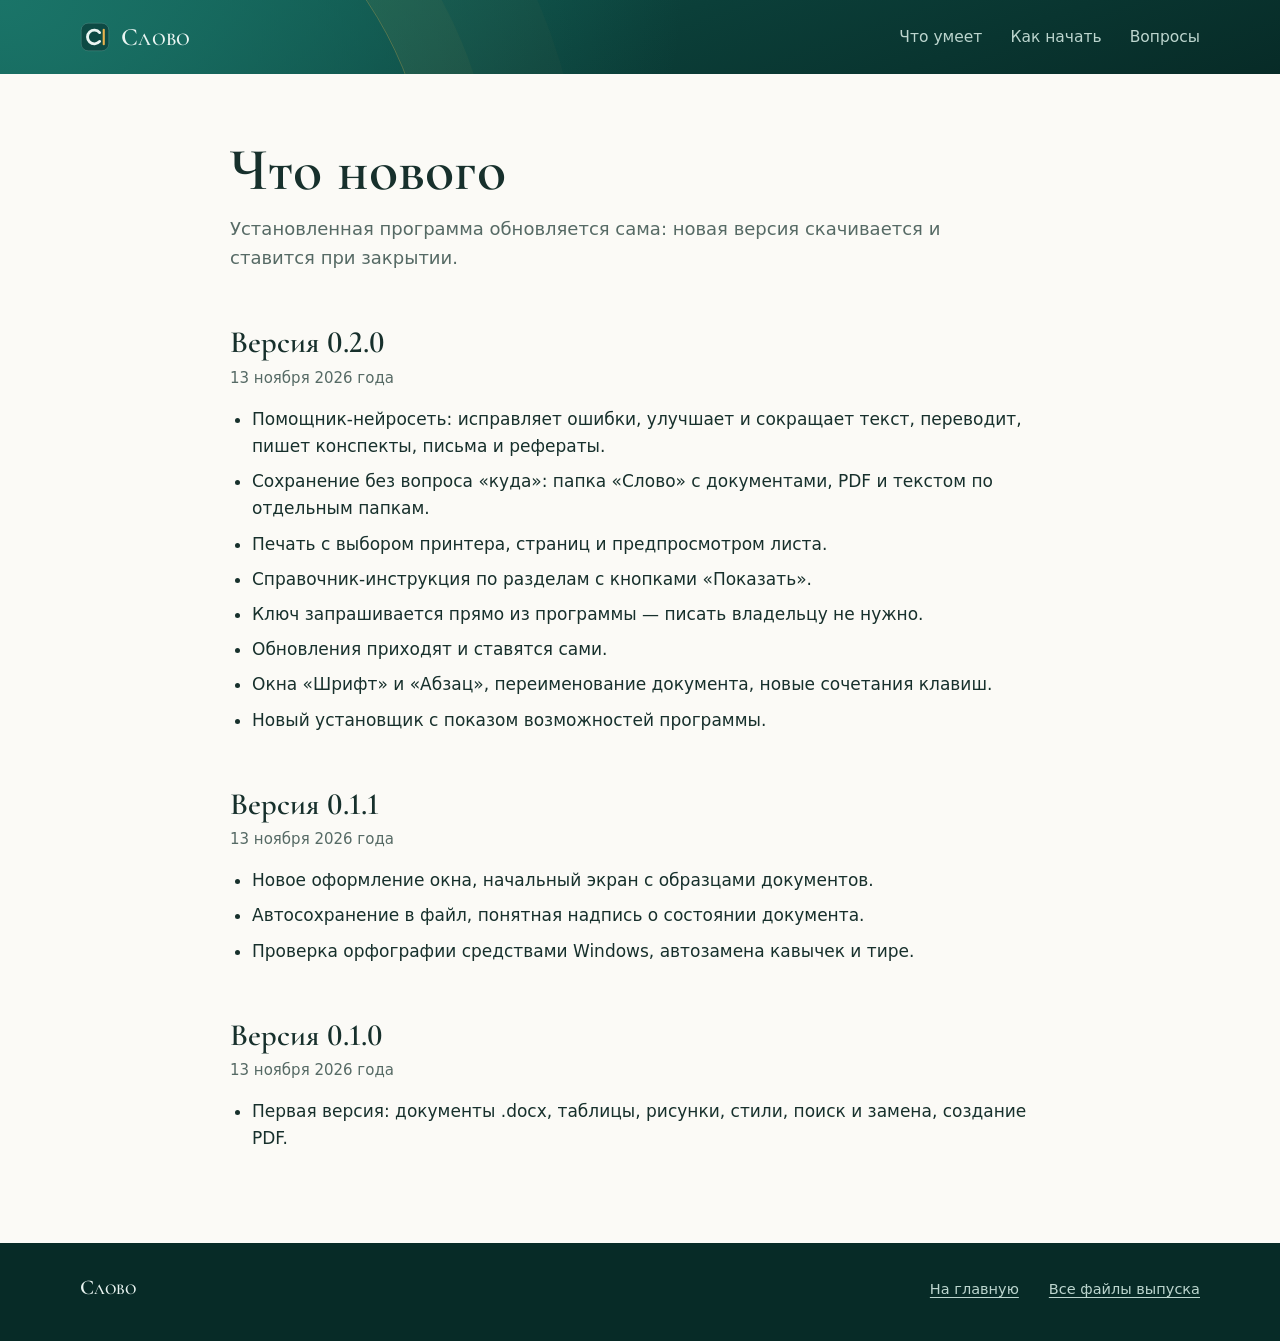
==== changelog.html @ 328e4539 "Сайт программы «Слово»: главная страница, что нового, снимки экранов Co-Authored-By: Claude Opus 5.5" ====
<!doctype html>
<html lang="ru">
<head>
<meta charset="utf-8">
<meta name="viewport" content="width=device-width, initial-scale=1">
<title>Что нового — Слово</title>
<meta name="description" content="История версий редактора документов «Слово».">
<meta name="theme-color" content="#0b3f39">
<link rel="icon" href="img/icon.svg" type="image/svg+xml">
<link rel="stylesheet" href="site.css">
</head>
<body>
<header class="top small">
  <div class="wrap">
    <nav class="nav" aria-label="Разделы сайта">
      <a class="mark" href="./" aria-label="Слово — на главную">
        <svg viewBox="0 0 48 48" aria-hidden="true"><rect x="2" y="2" width="44" height="44" rx="11" fill="#0d4a44" stroke="rgba(255,255,255,.22)"/><path d="M31.4 16.9 A11 11 0 1 0 31.4 31.1" fill="none" stroke="#eaf5f2" stroke-width="4.6" stroke-linecap="round"/><path d="M38 12.5 V35.5" fill="none" stroke="#e9b24d" stroke-width="3.4" stroke-linecap="round"/></svg>
        <b>Слово</b>
      </a>
      <a class="link" href="./#features">Что умеет</a>
      <a class="link" href="./#start">Как начать</a>
      <a class="link" href="./#faq">Вопросы</a>
    </nav>
  </div>
</header>
<main class="page">
  <div class="wrap">
    <h1>Что нового</h1>
    <p class="intro">Установленная программа обновляется сама: новая версия скачивается и ставится при закрытии.</p>

    <h2>Версия 0.2.0</h2>
    <p class="date">13 ноября 2026 года</p>
    <ul>
      <li>Помощник-нейросеть: исправляет ошибки, улучшает и сокращает текст, переводит, пишет конспекты, письма и рефераты.</li>
      <li>Сохранение без вопроса «куда»: папка «Слово» с документами, PDF и текстом по отдельным папкам.</li>
      <li>Печать с выбором принтера, страниц и предпросмотром листа.</li>
      <li>Справочник-инструкция по разделам с кнопками «Показать».</li>
      <li>Ключ запрашивается прямо из программы — писать владельцу не нужно.</li>
      <li>Обновления приходят и ставятся сами.</li>
      <li>Окна «Шрифт» и «Абзац», переименование документа, новые сочетания клавиш.</li>
      <li>Новый установщик с показом возможностей программы.</li>
    </ul>

    <h2>Версия 0.1.1</h2>
    <p class="date">13 ноября 2026 года</p>
    <ul>
      <li>Новое оформление окна, начальный экран с образцами документов.</li>
      <li>Автосохранение в файл, понятная надпись о состоянии документа.</li>
      <li>Проверка орфографии средствами Windows, автозамена кавычек и тире.</li>
    </ul>

    <h2>Версия 0.1.0</h2>
    <p class="date">13 ноября 2026 года</p>
    <ul>
      <li>Первая версия: документы .docx, таблицы, рисунки, стили, поиск и замена, создание PDF.</li>
    </ul>
  </div>
</main>
<footer class="foot">
  <div class="wrap">
    <b>Слово</b>
    <a href="./">На главную</a>
    <a href="https://github.com/fsb-helper-ru/slovo/releases/latest">Все файлы выпуска</a>
  </div>
</footer>
</body>
</html>
---- site.css ----
/* Сайт «Слово». Цвета и шрифт заголовков — те же, что в программе: тёмный изумруд, золото, бумага. */
@font-face { font-family: "Slovo Display"; font-weight: 500; font-style: normal; font-display: swap; src: url("fonts/cormorant-garamond-cyrillic-500-normal.woff2") format("woff2"); unicode-range: U+0301, U+0400-045F, U+0490-0491, U+04B0-04B1, U+2116; }
@font-face { font-family: "Slovo Display"; font-weight: 600; font-style: normal; font-display: swap; src: url("fonts/cormorant-garamond-cyrillic-600-normal.woff2") format("woff2"); unicode-range: U+0301, U+0400-045F, U+0490-0491, U+04B0-04B1, U+2116; }
@font-face { font-family: "Slovo Display"; font-weight: 500; font-style: italic; font-display: swap; src: url("fonts/cormorant-garamond-cyrillic-500-italic.woff2") format("woff2"); unicode-range: U+0301, U+0400-045F, U+0490-0491, U+04B0-04B1, U+2116; }
@font-face { font-family: "Slovo Display"; font-weight: 500; font-style: normal; font-display: swap; src: url("fonts/cormorant-garamond-latin-500-normal.woff2") format("woff2"); unicode-range: U+0000-00FF, U+2000-206F; }
@font-face { font-family: "Slovo Display"; font-weight: 600; font-style: normal; font-display: swap; src: url("fonts/cormorant-garamond-latin-600-normal.woff2") format("woff2"); unicode-range: U+0000-00FF, U+2000-206F; }
@font-face { font-family: "Slovo Display"; font-weight: 500; font-style: italic; font-display: swap; src: url("fonts/cormorant-garamond-latin-500-italic.woff2") format("woff2"); unicode-range: U+0000-00FF, U+2000-206F; }

:root {
  --ink: #0b3f39;
  --ink-deep: #072b27;
  --ink-soft: #14574e;
  --paper: #fbfaf6;
  --paper-2: #f1efe7;
  --gold: #e9b24d;
  --gold-deep: #96690f;
  --text: #17302c;
  --muted: #566a65;
  --line: #dcdfd6;
  --on-ink: #eaf5f2;
  --on-ink-2: #bcd5ce;
  --display: "Slovo Display", Georgia, "Times New Roman", serif;
  --body: "Segoe UI Variable Text", "Segoe UI", Inter, Roboto, system-ui, -apple-system, sans-serif;
  --wrap: 1120px;
}
* { box-sizing: border-box; }
html { scroll-behavior: smooth; -webkit-text-size-adjust: 100%; }
body { margin: 0; background: var(--paper); color: var(--text); font: 400 17px/1.6 var(--body); -webkit-font-smoothing: antialiased; }
img { max-width: 100%; height: auto; display: block; }
a { color: var(--ink-soft); text-underline-offset: .18em; }
a:hover { color: var(--ink); }
:focus-visible { outline: 3px solid var(--gold); outline-offset: 3px; border-radius: 4px; }
.wrap { width: min(var(--wrap), 100% - 48px); margin-inline: auto; }
h1, h2, h3 { font-family: var(--display); font-weight: 600; line-height: 1.08; margin: 0; letter-spacing: .003em; font-variant-numeric: lining-nums; }
p { margin: 0 0 1em; }

/* ---------- верх страницы ---------- */
.top { background: radial-gradient(1100px 760px at 0% 0%, #1a7468 0%, rgba(26, 116, 104, 0) 62%), linear-gradient(160deg, #10594f 0%, var(--ink) 48%, var(--ink-deep) 100%); color: var(--on-ink); overflow: hidden; position: relative; }
.top::after { content: ""; position: absolute; width: 760px; height: 760px; left: -330px; bottom: -520px; border-radius: 50%; border: 1px solid rgba(233, 178, 77, .30); box-shadow: 0 0 0 64px rgba(233, 178, 77, .045), 0 0 0 150px rgba(233, 178, 77, .025); pointer-events: none; }
.nav { display: flex; align-items: center; gap: 28px; padding: 22px 0; position: relative; z-index: 2; }
.nav .mark { display: flex; align-items: center; gap: 11px; color: inherit; text-decoration: none; margin-right: auto; }
.nav .mark svg { width: 30px; height: 30px; }
.nav .mark b { font: 600 25px/1 var(--display); font-variant: small-caps; letter-spacing: .01em; }
.nav a.link { color: var(--on-ink-2); text-decoration: none; font-size: 15.5px; }
.nav a.link:hover { color: #fff; text-decoration: underline; }
.hero { display: grid; grid-template-columns: minmax(0, 430px) minmax(0, 1fr); gap: 56px; align-items: center; padding: 54px 0 0; position: relative; z-index: 1; }
.hero-text { padding-bottom: 84px; }
.hero h1 { font-size: clamp(64px, 9vw, 104px); line-height: .92; font-variant: small-caps; letter-spacing: .012em; display: inline-flex; align-items: baseline; }
/* Золотая черта — курсор из знака программы: она мигает, как курсор в тексте */
.caret { display: inline-block; width: .058em; height: .74em; margin-left: .09em; background: var(--gold); border-radius: .03em; transform: translateY(.06em); animation: caret 1.15s steps(1, end) infinite; }
@keyframes caret { 0%, 55% { opacity: 1; } 56%, 100% { opacity: 0; } }
.tag { margin: 14px 0 22px; font: italic 500 clamp(22px, 2.6vw, 27px)/1.2 var(--display); color: var(--gold); }
.lead { font-size: 18px; line-height: 1.6; color: var(--on-ink-2); max-width: 30em; margin-bottom: 30px; }
.cta { display: inline-flex; align-items: center; gap: 12px; padding: 0 30px; height: 58px; border-radius: 30px; background: linear-gradient(#f3c263, var(--gold)); color: #33230a; font: 600 18px/1 var(--body); text-decoration: none; box-shadow: 0 10px 26px rgba(0, 0, 0, .30), inset 0 1px 0 rgba(255, 255, 255, .45); transition: transform .14s ease, box-shadow .14s ease; }
.cta:hover { color: #33230a; transform: translateY(-2px); box-shadow: 0 14px 30px rgba(0, 0, 0, .36), inset 0 1px 0 rgba(255, 255, 255, .45); }
.cta:active { transform: translateY(0); }
.cta svg { width: 20px; height: 20px; }
.meta { margin: 16px 0 0; font-size: 14.5px; line-height: 1.5; color: rgba(234, 245, 242, .66); }
.meta a { color: var(--on-ink-2); }
.shot { border-radius: 12px; overflow: hidden; box-shadow: 0 28px 70px rgba(0, 0, 0, .5), 0 0 0 1px rgba(255, 255, 255, .10); background: #f1f5f4; }
.hero .shot { width: 880px; max-width: none; align-self: end; border-bottom-left-radius: 0; border-bottom-right-radius: 0; margin-bottom: -6px; }

/* ---------- возможности ---------- */
.features { padding: 96px 0 40px; }
.features > .wrap > h2, .start h2, .faq h2 { font-size: clamp(34px, 4.4vw, 48px); margin-bottom: 14px; }
.intro { max-width: 40em; color: var(--muted); font-size: 18px; margin-bottom: 0; }
.row { display: grid; grid-template-columns: minmax(0, 5fr) minmax(0, 7fr); gap: 60px; align-items: center; padding: 64px 0; border-bottom: 1px solid var(--line); }
.row:last-child { border-bottom: 0; }
.row.flip { grid-template-columns: minmax(0, 7fr) minmax(0, 5fr); }
.row.flip .row-text { order: 2; }
.row h3 { font-size: clamp(27px, 3.2vw, 35px); margin-bottom: 16px; }
.row p { color: var(--muted); max-width: 31em; }
.row ul { margin: 18px 0 0; padding: 0; list-style: none; display: grid; gap: 9px; max-width: 31em; }
.row li { position: relative; padding-left: 22px; }
.row li::before { content: ""; position: absolute; left: 2px; top: .68em; width: 7px; height: 7px; border-radius: 50%; background: var(--gold); }
.row .shot { box-shadow: 0 18px 46px rgba(11, 63, 57, .20), 0 0 0 1px rgba(11, 63, 57, .10); }
.note { margin-top: 18px; padding: 14px 18px; border-left: 3px solid var(--gold); background: var(--paper-2); border-radius: 0 10px 10px 0; font-size: 15.5px; color: var(--text); max-width: 31em; }

/* ---------- как начать ---------- */
.start { background: var(--ink); color: var(--on-ink); padding: 88px 0 92px; background-image: linear-gradient(170deg, var(--ink-soft) 0%, var(--ink) 40%, var(--ink-deep) 100%); }
.start .intro { color: var(--on-ink-2); }
.steps { counter-reset: step; list-style: none; margin: 48px 0 0; padding: 0; display: grid; grid-template-columns: repeat(3, minmax(0, 1fr)); gap: 28px; }
.steps li { counter-increment: step; position: relative; padding: 68px 26px 26px; border-radius: 16px; background: rgba(255, 255, 255, .06); border: 1px solid rgba(255, 255, 255, .10); }
.steps li::before { content: counter(step); position: absolute; left: 26px; top: 22px; width: 34px; height: 34px; border-radius: 50%; background: var(--gold); color: #33230a; font: 700 17px/34px var(--body); text-align: center; }
.steps h3 { font-size: 25px; margin-bottom: 10px; }
.steps p { color: var(--on-ink-2); font-size: 16px; margin: 0; }
.steps p + p { margin-top: 10px; }
.start .cta { margin-top: 44px; }
.warn { margin-top: 28px; max-width: 46em; font-size: 15.5px; color: var(--on-ink-2); }
.warn b { color: var(--on-ink); font-weight: 600; }

/* ---------- вопросы ---------- */
.faq { padding: 92px 0 84px; }
.faq .wrap { max-width: 860px; }
.faq details { border-bottom: 1px solid var(--line); }
.faq summary { cursor: pointer; list-style: none; padding: 20px 44px 20px 0; position: relative; font: 600 19px/1.35 var(--body); }
.faq summary::-webkit-details-marker { display: none; }
.faq summary::after { content: ""; position: absolute; right: 8px; top: 27px; width: 10px; height: 10px; border-right: 2px solid var(--gold-deep); border-bottom: 2px solid var(--gold-deep); transform: rotate(45deg); transition: transform .16s ease; }
.faq details[open] summary::after { transform: rotate(225deg); top: 32px; }
.faq details p { color: var(--muted); max-width: 44em; }
.faq details p:last-child { margin-bottom: 22px; }
.sum { font: 13px/1.5 Consolas, "Cascadia Mono", monospace; overflow-wrap: anywhere; background: var(--paper-2); padding: 8px 12px; border-radius: 8px; display: block; margin-top: 8px; color: var(--text); }

/* ---------- низ ---------- */
.foot { background: var(--ink-deep); color: var(--on-ink-2); padding: 34px 0 40px; font-size: 14.5px; }
.foot .wrap { display: flex; flex-wrap: wrap; gap: 10px 30px; align-items: baseline; }
.foot b { color: var(--on-ink); font: 600 21px/1 var(--display); font-variant: small-caps; margin-right: auto; }
.foot a { color: var(--on-ink-2); }
.foot a:hover { color: #fff; }

/* ---------- страница «Что нового» ---------- */
.page { padding: 64px 0 90px; }
.page .wrap { max-width: 820px; }
.page h1 { font-size: clamp(40px, 6vw, 60px); margin-bottom: 12px; }
.page h2 { font-size: 31px; margin: 54px 0 6px; }
.page .date { color: var(--muted); font-size: 15px; margin-bottom: 16px; }
.page ul { margin: 0; padding-left: 22px; display: grid; gap: 8px; }
.top.small .nav { padding-bottom: 22px; }

@media (max-width: 900px) {
  body { font-size: 16px; }
  .hero { grid-template-columns: 1fr; gap: 36px; padding-top: 30px; }
  .hero-text { padding-bottom: 0; }
  .hero .shot { width: 100%; margin-bottom: -4px; }
  .row, .row.flip { grid-template-columns: 1fr; gap: 28px; padding: 44px 0; }
  .row.flip .row-text { order: 0; }
  .steps { grid-template-columns: 1fr; }
  .nav { gap: 18px; }
  .nav a.link.wide { display: none; }
  .features { padding-top: 64px; }
}
@media (prefers-reduced-motion: reduce) {
  html { scroll-behavior: auto; }
  .caret { animation: none; }
  .cta, .faq summary::after { transition: none; }
}
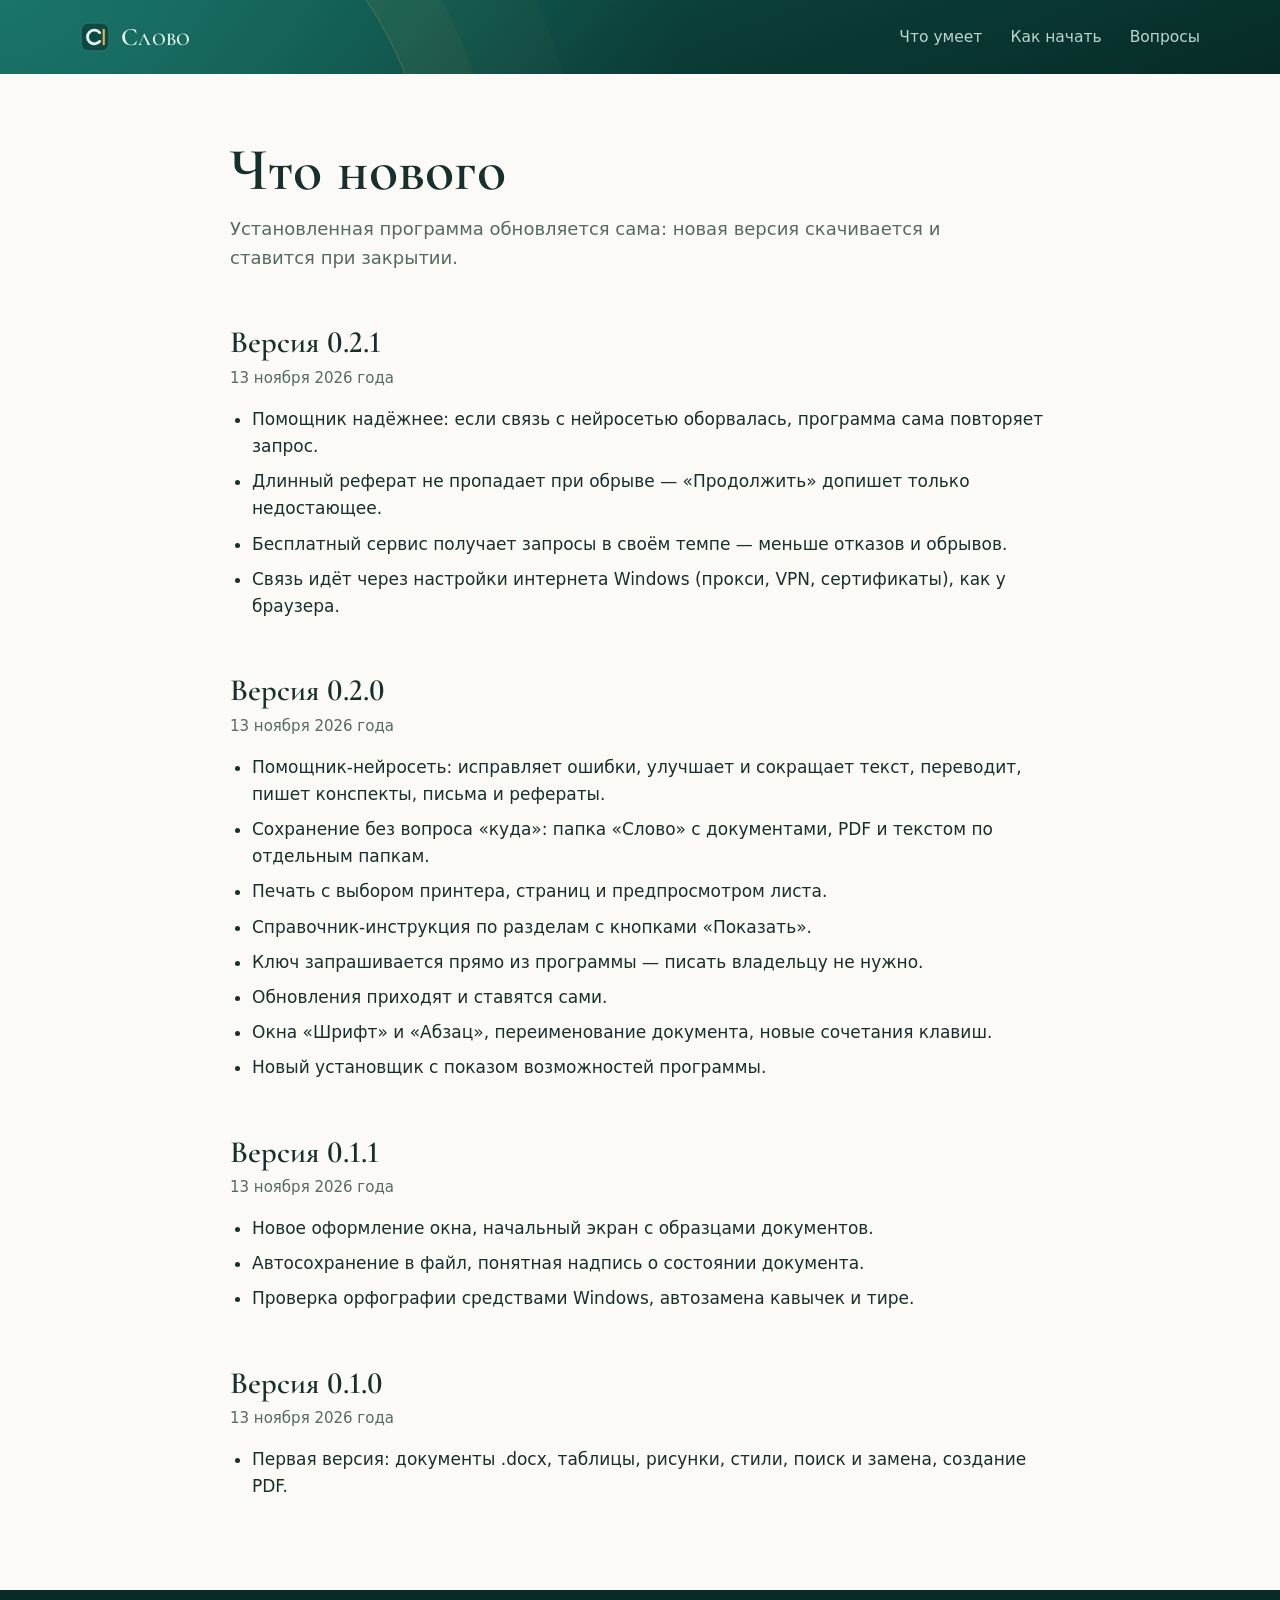
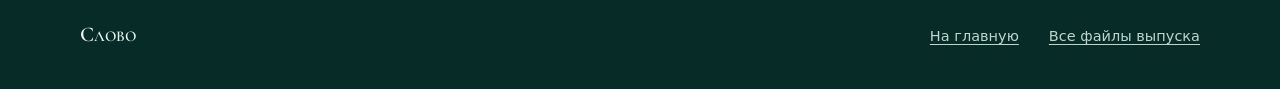
==== commit 872b17d0: "Сайт: версия 0.2.1 Co-Authored-By: Claude Opus 5.5 <noreply@anthropic.com> Claude-Session: https://c" ====
--- a/changelog.html
+++ b/changelog.html
@@ -27,6 +27,15 @@
   <div class="wrap">
     <h1>Что нового</h1>
     <p class="intro">Установленная программа обновляется сама: новая версия скачивается и ставится при закрытии.</p>
+
+    <h2>Версия 0.2.1</h2>
+    <p class="date">13 ноября 2026 года</p>
+    <ul>
+      <li>Помощник надёжнее: если связь с нейросетью оборвалась, программа сама повторяет запрос.</li>
+      <li>Длинный реферат не пропадает при обрыве — «Продолжить» допишет только недостающее.</li>
+      <li>Бесплатный сервис получает запросы в своём темпе — меньше отказов и обрывов.</li>
+      <li>Связь идёт через настройки интернета Windows (прокси, VPN, сертификаты), как у браузера.</li>
+    </ul>
 
     <h2>Версия 0.2.0</h2>
     <p class="date">13 ноября 2026 года</p>
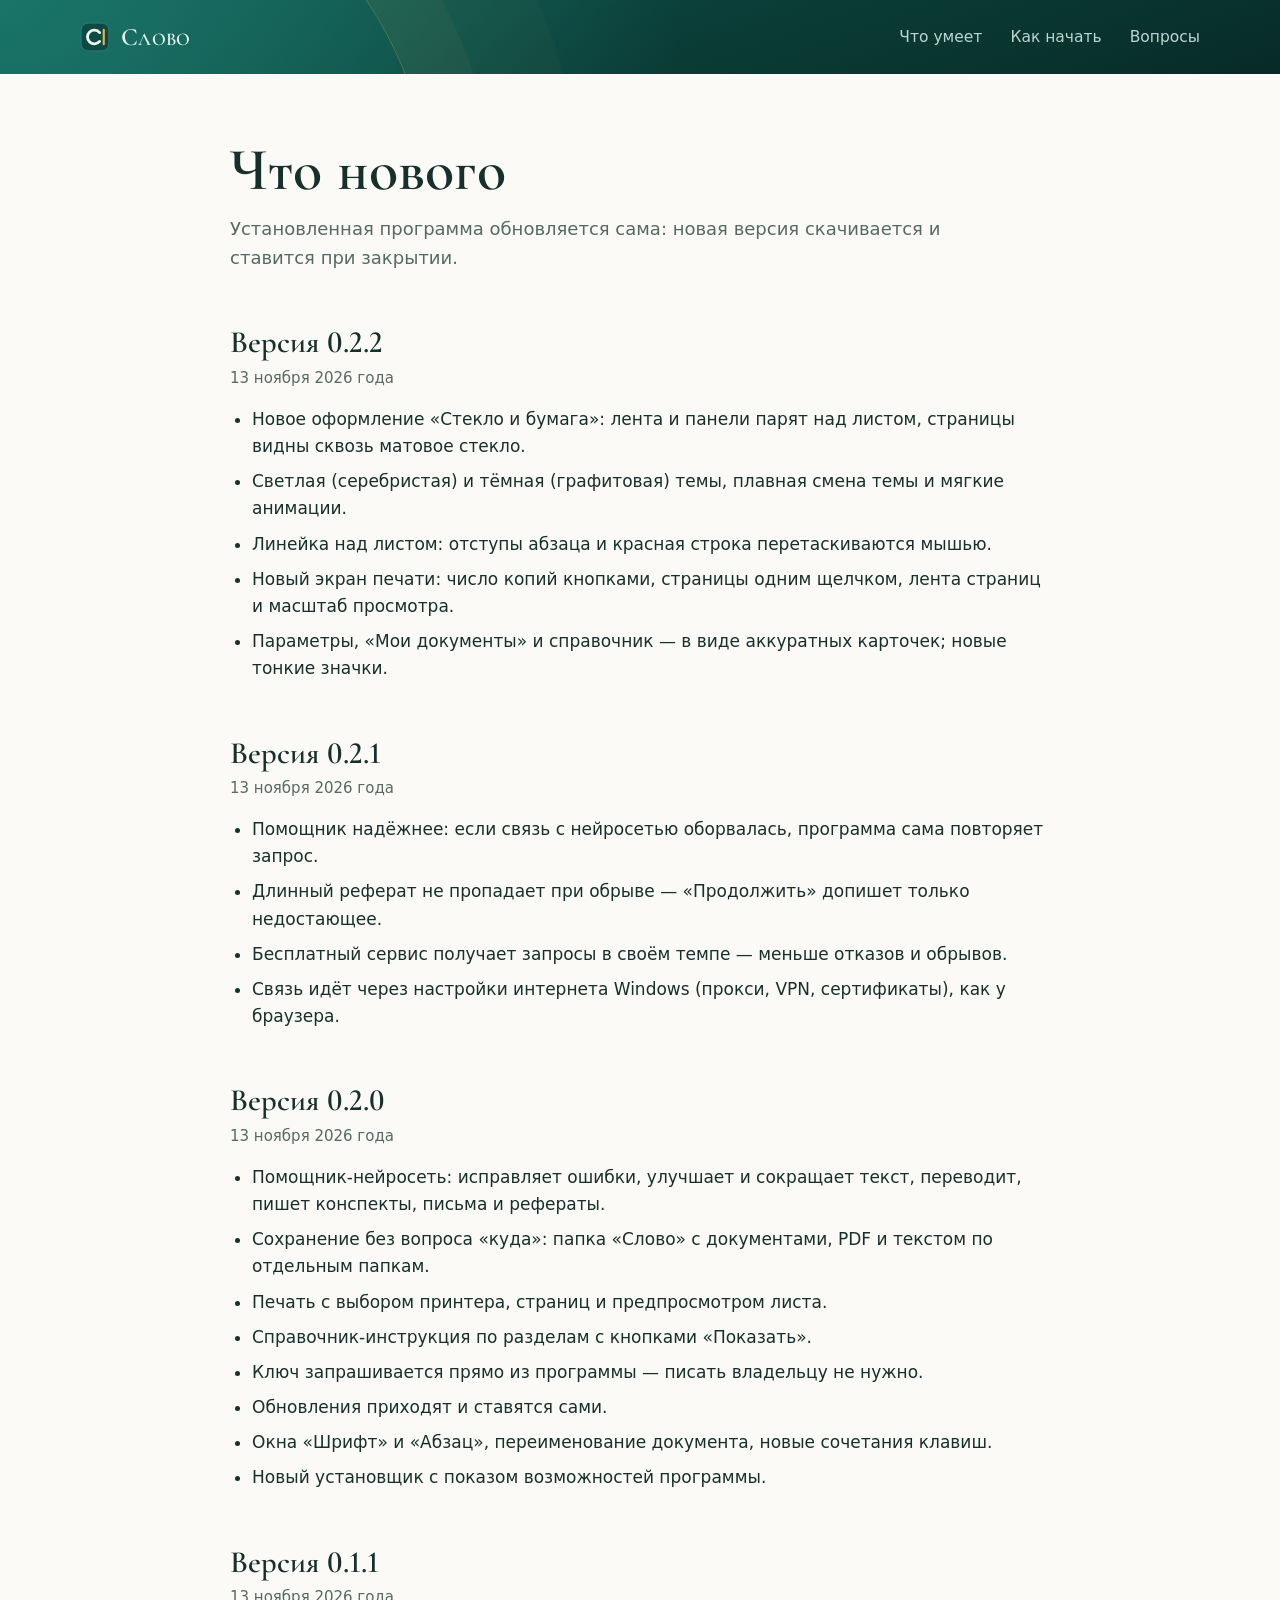
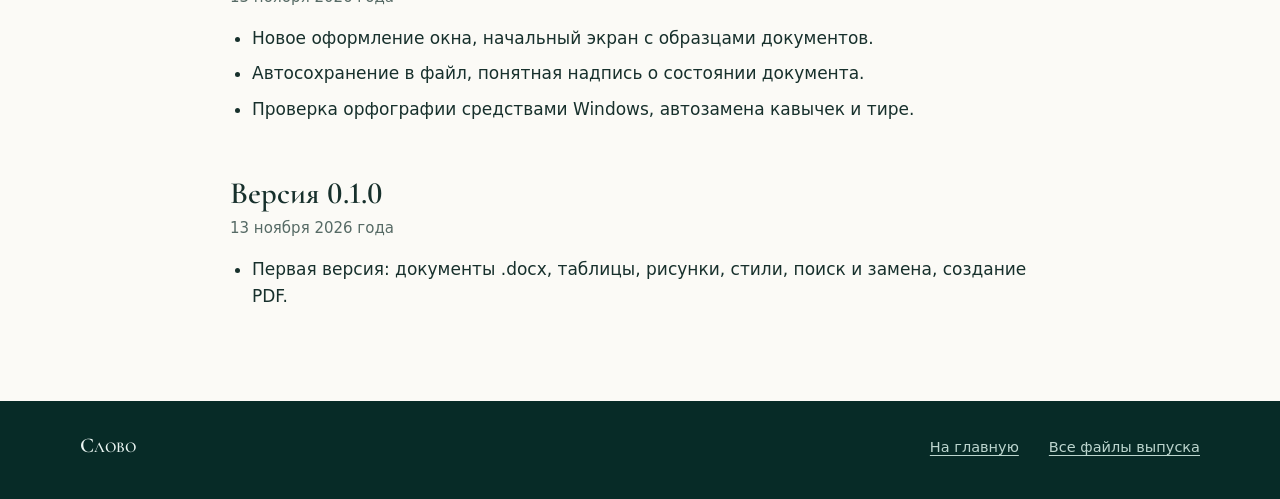
==== commit 27add62a: "Сайт: версия 0.2.2 — новое оформление, свежие снимки экранов Co-Authored-By: Claude Opus 5.5 <norepl" ====
--- a/changelog.html
+++ b/changelog.html
@@ -27,6 +27,16 @@
   <div class="wrap">
     <h1>Что нового</h1>
     <p class="intro">Установленная программа обновляется сама: новая версия скачивается и ставится при закрытии.</p>
+
+    <h2>Версия 0.2.2</h2>
+    <p class="date">13 ноября 2026 года</p>
+    <ul>
+      <li>Новое оформление «Стекло и бумага»: лента и панели парят над листом, страницы видны сквозь матовое стекло.</li>
+      <li>Светлая (серебристая) и тёмная (графитовая) темы, плавная смена темы и мягкие анимации.</li>
+      <li>Линейка над листом: отступы абзаца и красная строка перетаскиваются мышью.</li>
+      <li>Новый экран печати: число копий кнопками, страницы одним щелчком, лента страниц и масштаб просмотра.</li>
+      <li>Параметры, «Мои документы» и справочник — в виде аккуратных карточек; новые тонкие значки.</li>
+    </ul>
 
     <h2>Версия 0.2.1</h2>
     <p class="date">13 ноября 2026 года</p>
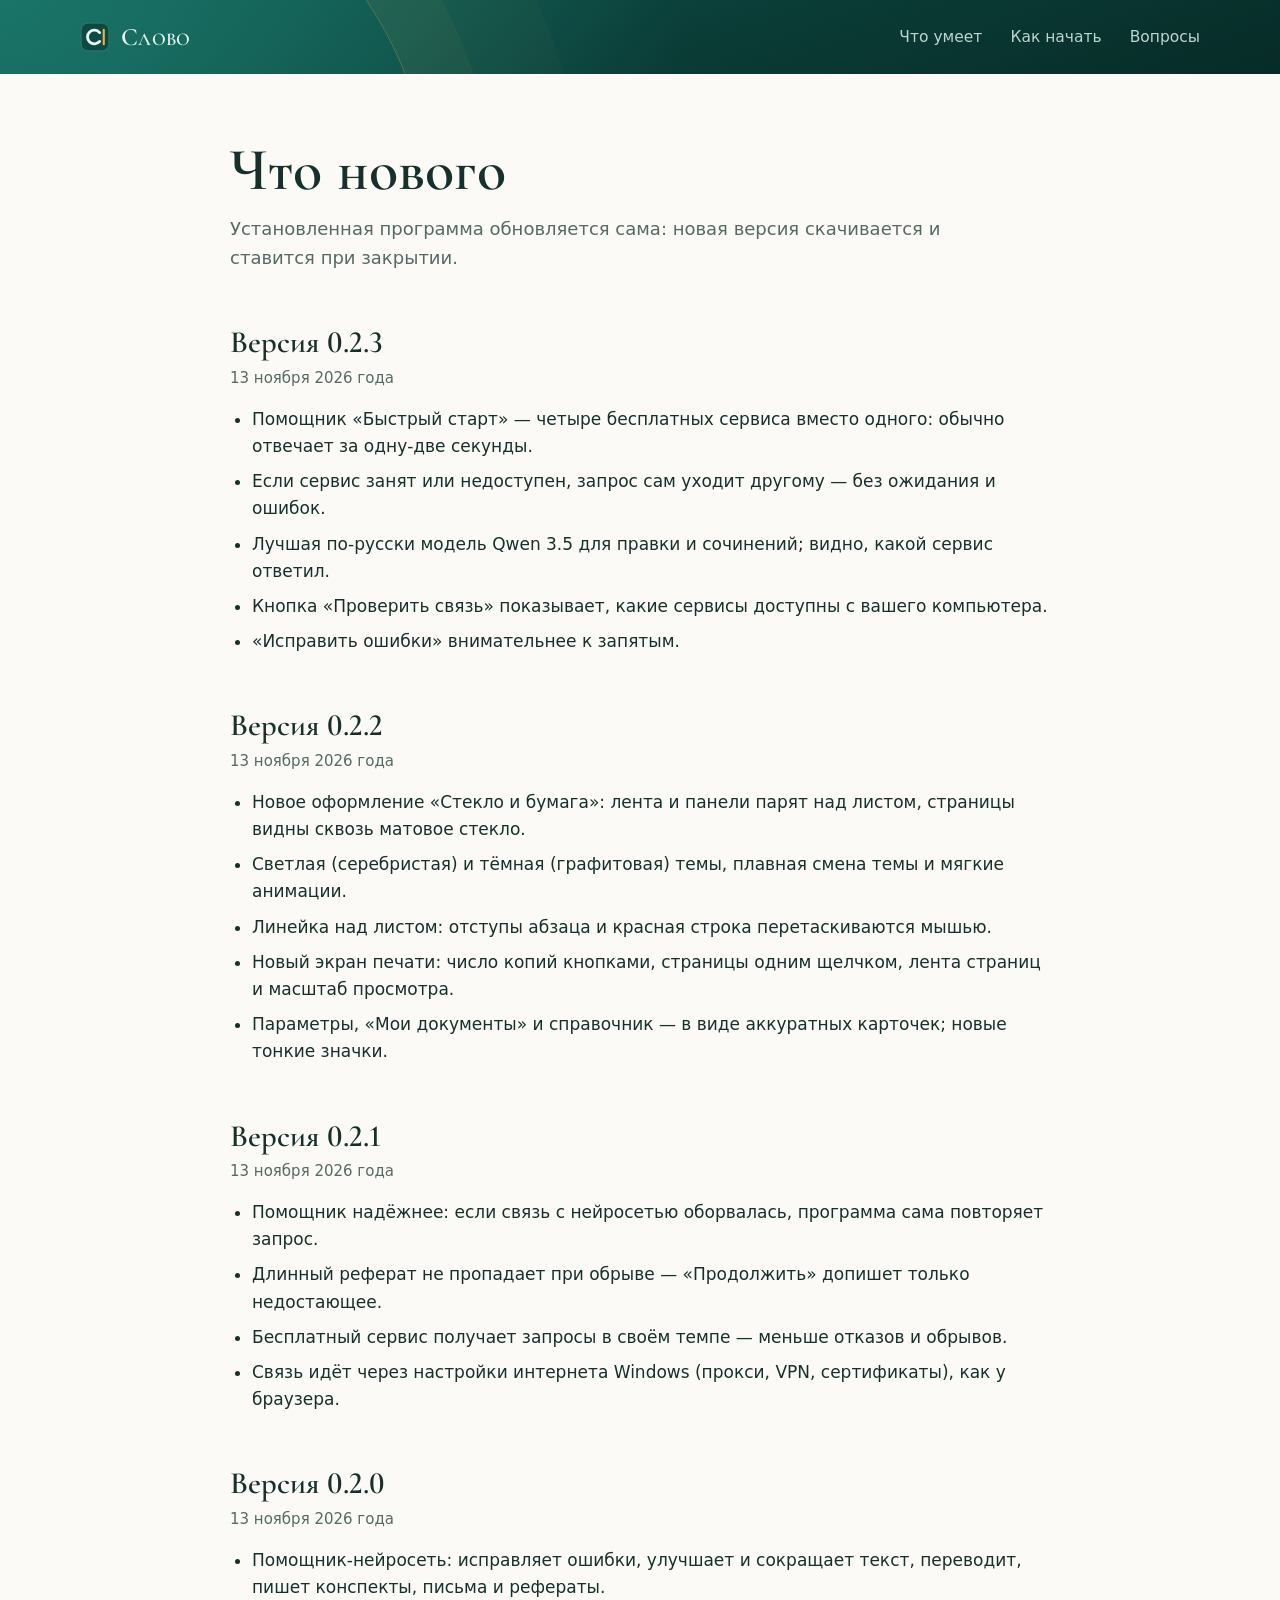
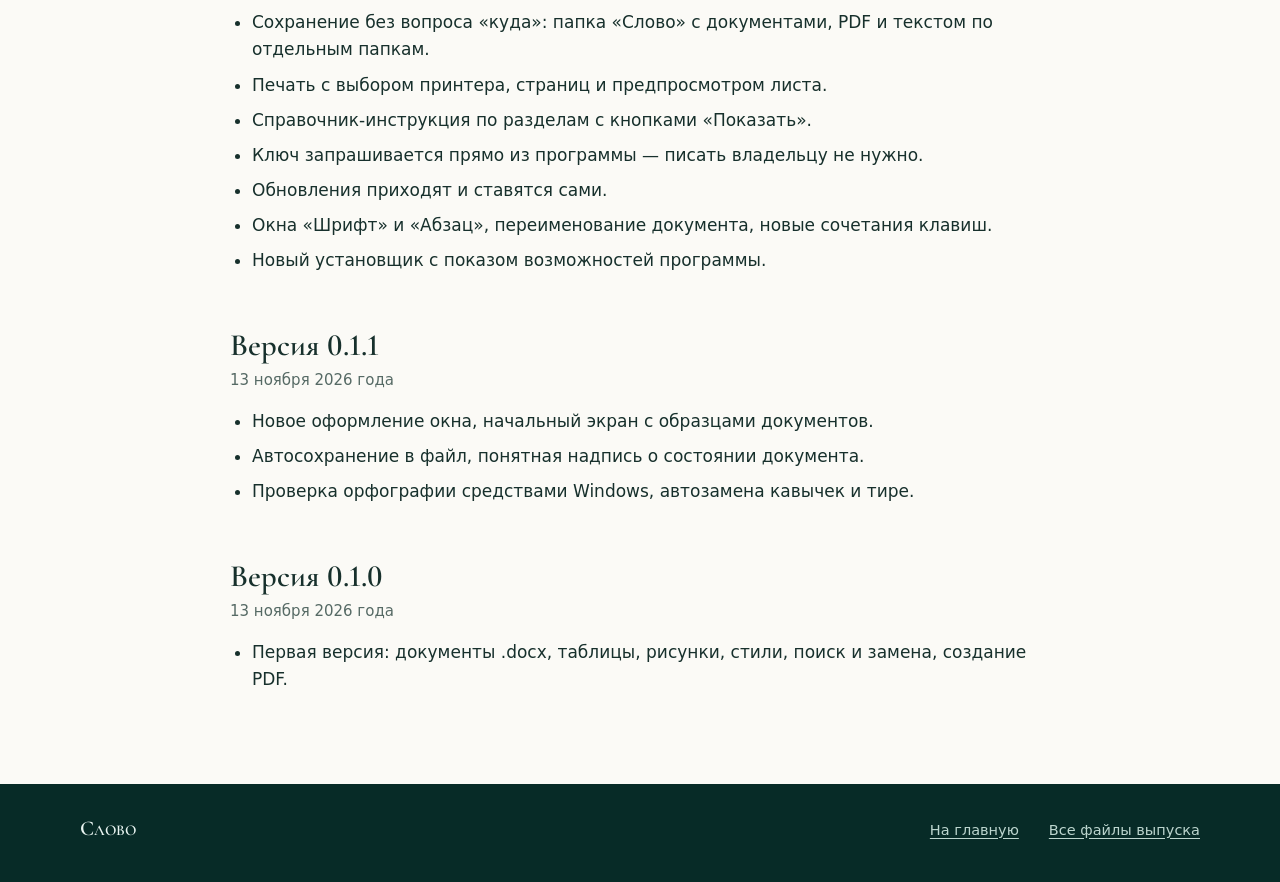
==== commit f15afd12: "Сайт: версия 0.2.3 — помощник из четырёх бесплатных сервисов Co-Authored-By: Claude Opus 5.5 <norepl" ====
--- a/changelog.html
+++ b/changelog.html
@@ -27,6 +27,16 @@
   <div class="wrap">
     <h1>Что нового</h1>
     <p class="intro">Установленная программа обновляется сама: новая версия скачивается и ставится при закрытии.</p>
+
+    <h2>Версия 0.2.3</h2>
+    <p class="date">13 ноября 2026 года</p>
+    <ul>
+      <li>Помощник «Быстрый старт» — четыре бесплатных сервиса вместо одного: обычно отвечает за одну-две секунды.</li>
+      <li>Если сервис занят или недоступен, запрос сам уходит другому — без ожидания и ошибок.</li>
+      <li>Лучшая по-русски модель Qwen 3.5 для правки и сочинений; видно, какой сервис ответил.</li>
+      <li>Кнопка «Проверить связь» показывает, какие сервисы доступны с вашего компьютера.</li>
+      <li>«Исправить ошибки» внимательнее к запятым.</li>
+    </ul>
 
     <h2>Версия 0.2.2</h2>
     <p class="date">13 ноября 2026 года</p>
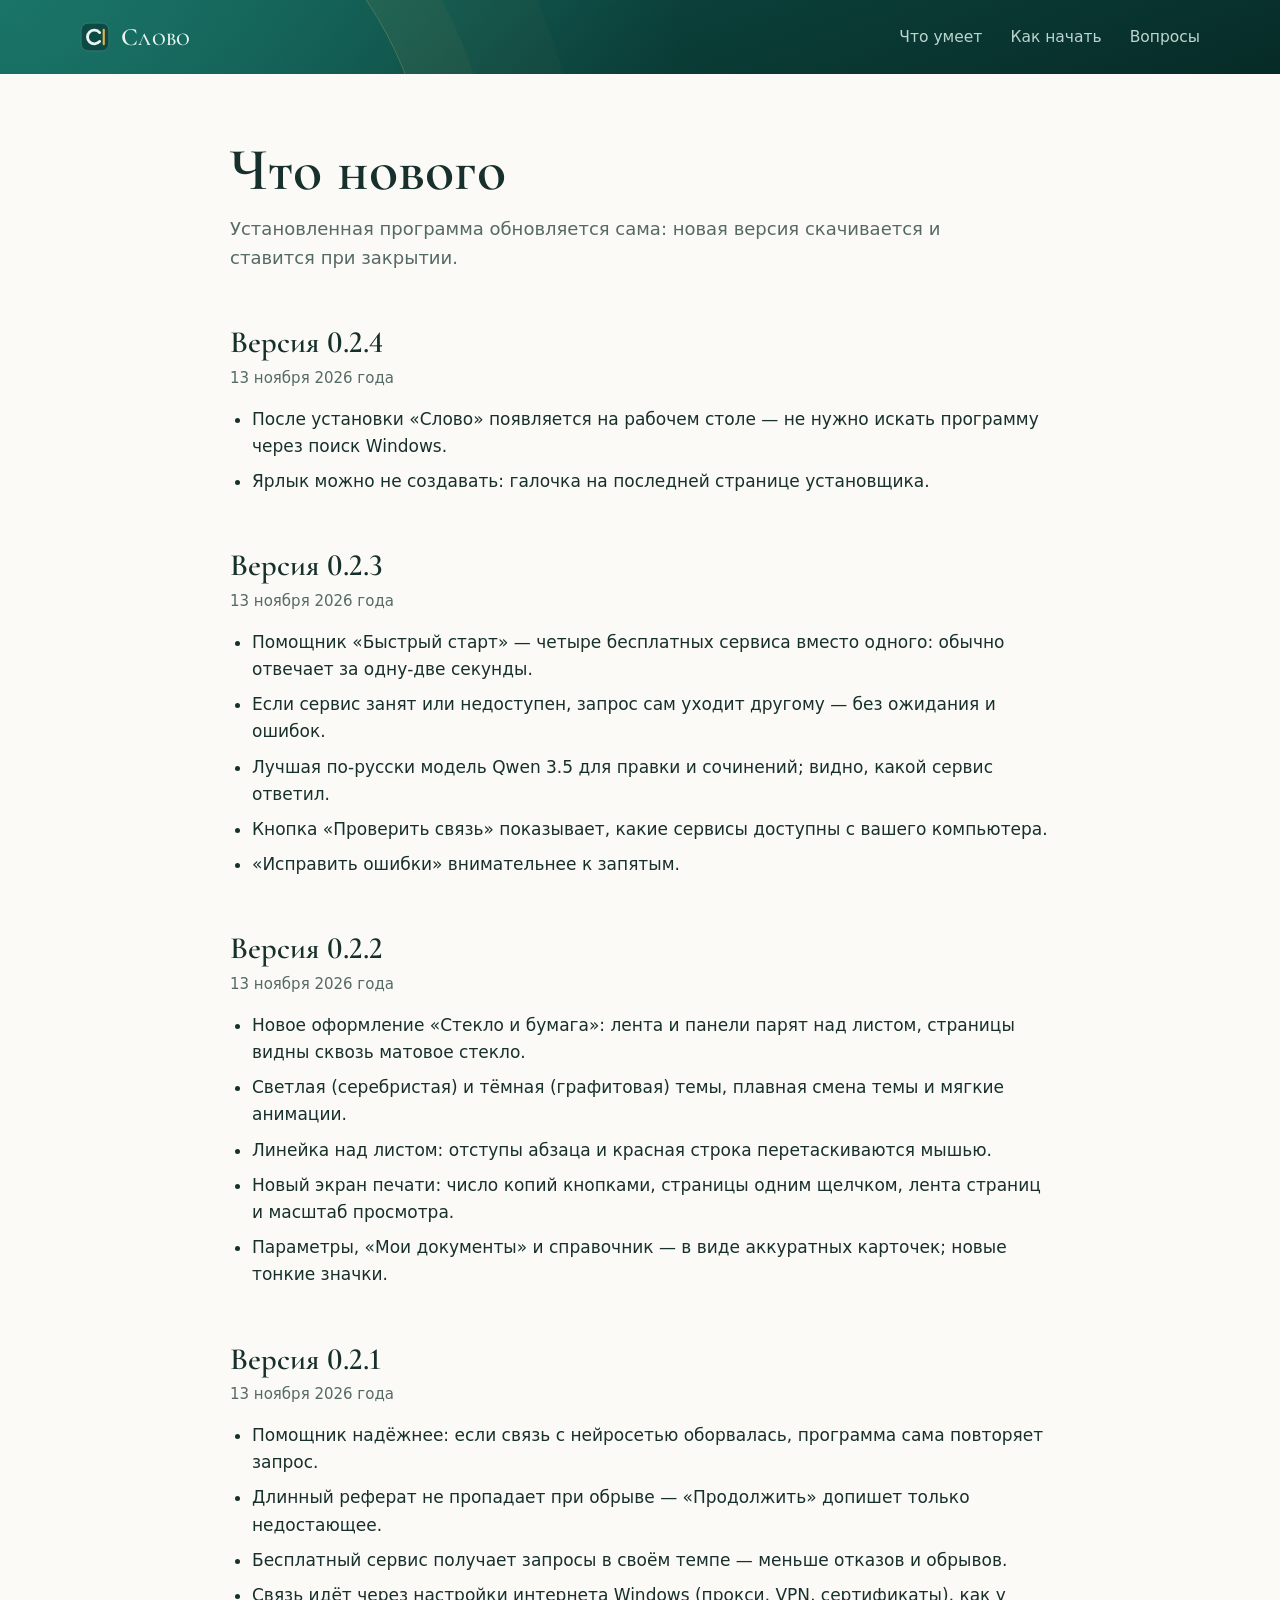
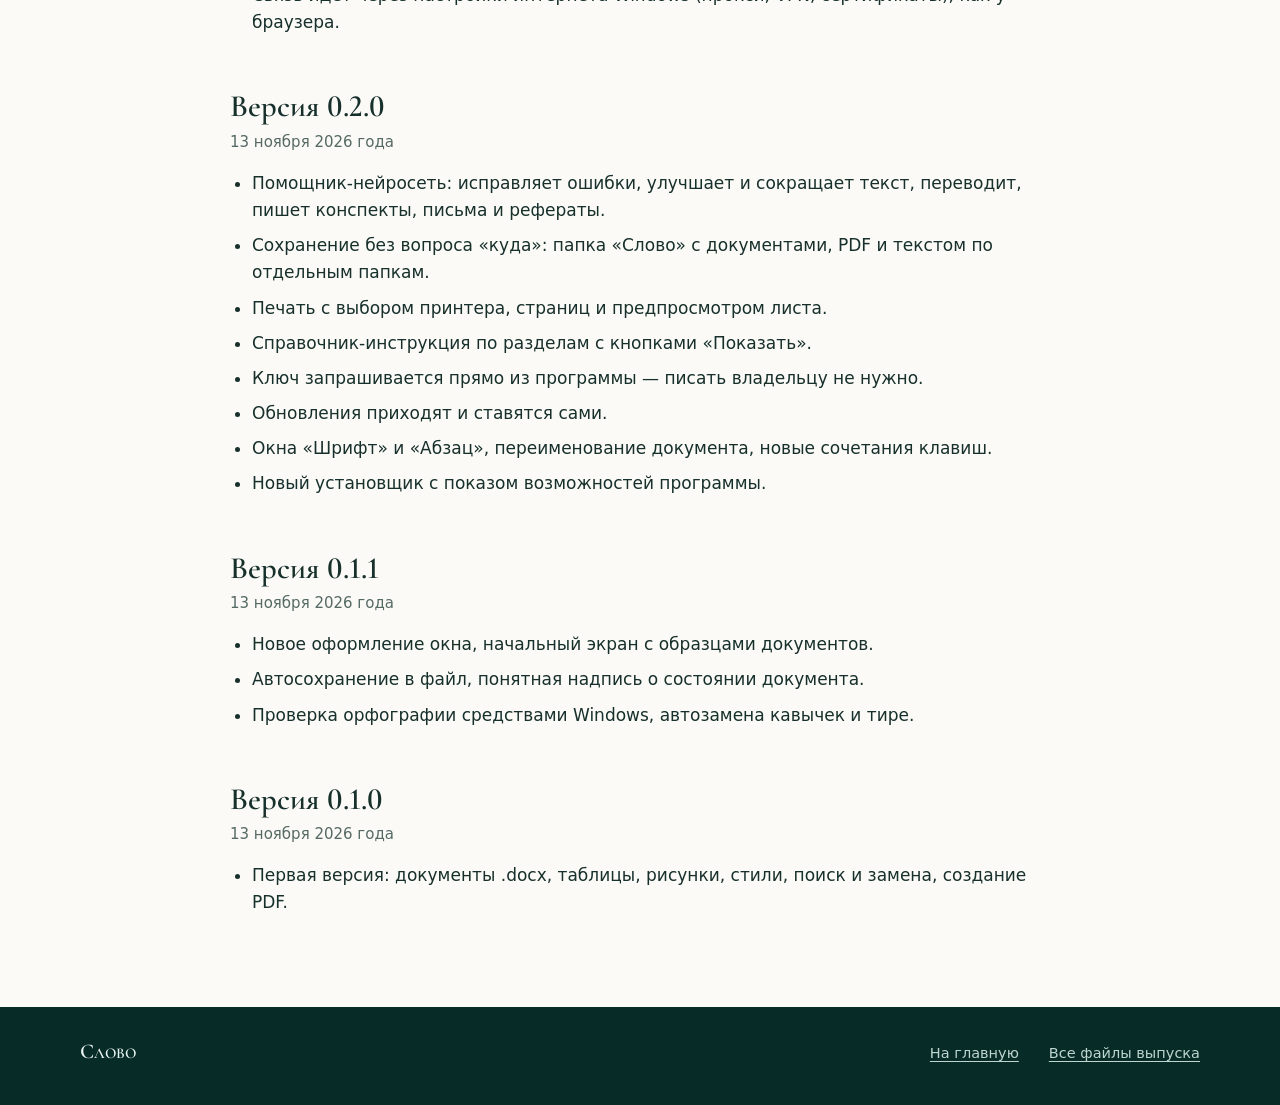
==== commit a29084f1: "Сайт: версия 0.2.4 — ярлык на рабочем столе Co-Authored-By: Claude Opus 5.5 <noreply@anthropic.com> " ====
--- a/changelog.html
+++ b/changelog.html
@@ -27,6 +27,13 @@
   <div class="wrap">
     <h1>Что нового</h1>
     <p class="intro">Установленная программа обновляется сама: новая версия скачивается и ставится при закрытии.</p>
+
+    <h2>Версия 0.2.4</h2>
+    <p class="date">13 ноября 2026 года</p>
+    <ul>
+      <li>После установки «Слово» появляется на рабочем столе — не нужно искать программу через поиск Windows.</li>
+      <li>Ярлык можно не создавать: галочка на последней странице установщика.</li>
+    </ul>
 
     <h2>Версия 0.2.3</h2>
     <p class="date">13 ноября 2026 года</p>
